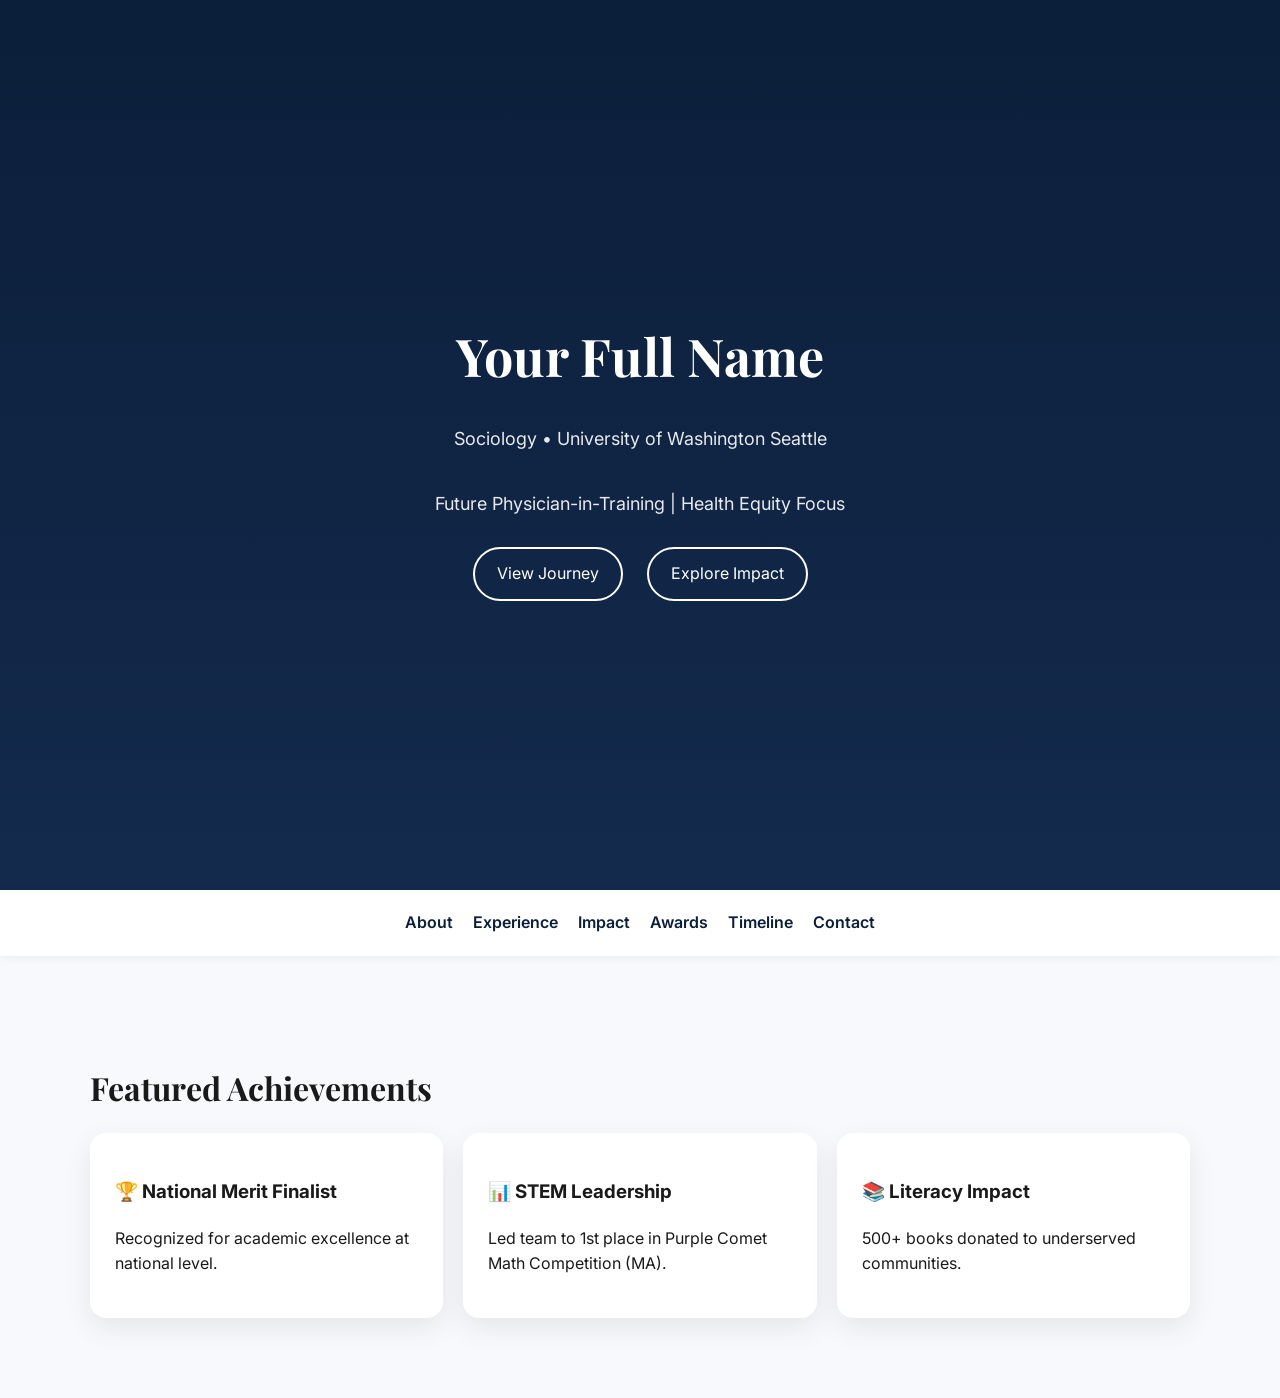
==== index.html @ 0ea1ac27 "Add files via upload" ====
<!DOCTYPE html>
<html>
<head>
  <title>Portfolio</title>
  <link rel="stylesheet" href="styles.css">
</head>

<body>

<div class="hero">
  <h1>Your Full Name</h1>
  <p>Sociology • University of Washington Seattle</p>
  <p>Future Physician-in-Training | Health Equity Focus</p>

  <div>
    <a class="btn" href="about.html">View Journey</a>
    <a class="btn" href="impact.html">Explore Impact</a>
  </div>
</div>

<nav>
  <a href="about.html">About</a>
  <a href="experience.html">Experience</a>
  <a href="impact.html">Impact</a>
  <a href="awards.html">Awards</a>
  <a href="timeline.html">Timeline</a>
  <a href="contact.html">Contact</a>
</nav>

<section>
  <h2>Featured Achievements</h2>

  <div class="grid">
    <div class="card">
      <h3>🏆 National Merit Finalist</h3>
      <p>Recognized for academic excellence at national level.</p>
    </div>

    <div class="card">
      <h3>📊 STEM Leadership</h3>
      <p>Led team to 1st place in Purple Comet Math Competition (MA).</p>
    </div>

    <div class="card">
      <h3>📚 Literacy Impact</h3>
      <p>500+ books donated to underserved communities.</p>
    </div>
  </div>
</section>

</body>
</html>
---- styles.css ----
@import url('https://fonts.googleapis.com/css2?family=Inter:wght@300;400;600&family=Playfair+Display:wght@500;600;700&display=swap');

:root {
  --bg: #f7f9fc;
  --navy: #0b1f3a;
  --blue: #2f6fed;
  --text: #1a1a1a;
  --muted: #6b7280;
  --card: #ffffff;
  --shadow: 0 10px 30px rgba(0,0,0,0.08);
}

body {
  margin: 0;
  font-family: 'Inter', sans-serif;
  background: var(--bg);
  color: var(--text);
  line-height: 1.6;
}

/* HERO */
.hero {
  min-height: 90vh;
  display: flex;
  flex-direction: column;
  justify-content: center;
  align-items: center;
  text-align: center;
  background: linear-gradient(180deg, #0b1f3a 0%, #142a4d 100%);
  color: white;
  padding: 40px;
}

.hero h1 {
  font-family: 'Playfair Display', serif;
  font-size: 52px;
  margin-bottom: 10px;
}

.hero p {
  font-size: 18px;
  max-width: 600px;
  opacity: 0.9;
}

/* SECTION */
section {
  max-width: 1100px;
  margin: auto;
  padding: 80px 20px;
}

h2 {
  font-family: 'Playfair Display', serif;
  font-size: 32px;
  margin-bottom: 20px;
}

/* CARDS */
.grid {
  display: grid;
  grid-template-columns: repeat(auto-fit, minmax(280px, 1fr));
  gap: 20px;
}

.card {
  background: var(--card);
  padding: 25px;
  border-radius: 16px;
  box-shadow: var(--shadow);
  transition: 0.3s ease;
}

.card:hover {
  transform: translateY(-6px);
}

/* BUTTONS */
.btn {
  display: inline-block;
  padding: 12px 22px;
  margin: 10px;
  border-radius: 30px;
  border: 2px solid white;
  color: white;
  text-decoration: none;
  transition: 0.3s;
}

.btn:hover {
  background: white;
  color: var(--navy);
}

/* NAV */
nav {
  display: flex;
  justify-content: center;
  gap: 20px;
  padding: 20px;
  background: white;
  position: sticky;
  top: 0;
  box-shadow: 0 2px 10px rgba(0,0,0,0.05);
}

nav a {
  text-decoration: none;
  color: var(--navy);
  font-weight: 600;
}

/* TIMELINE */
.timeline {
  border-left: 3px solid var(--blue);
  padding-left: 20px;
}

.timeline div {
  margin-bottom: 20px;
}
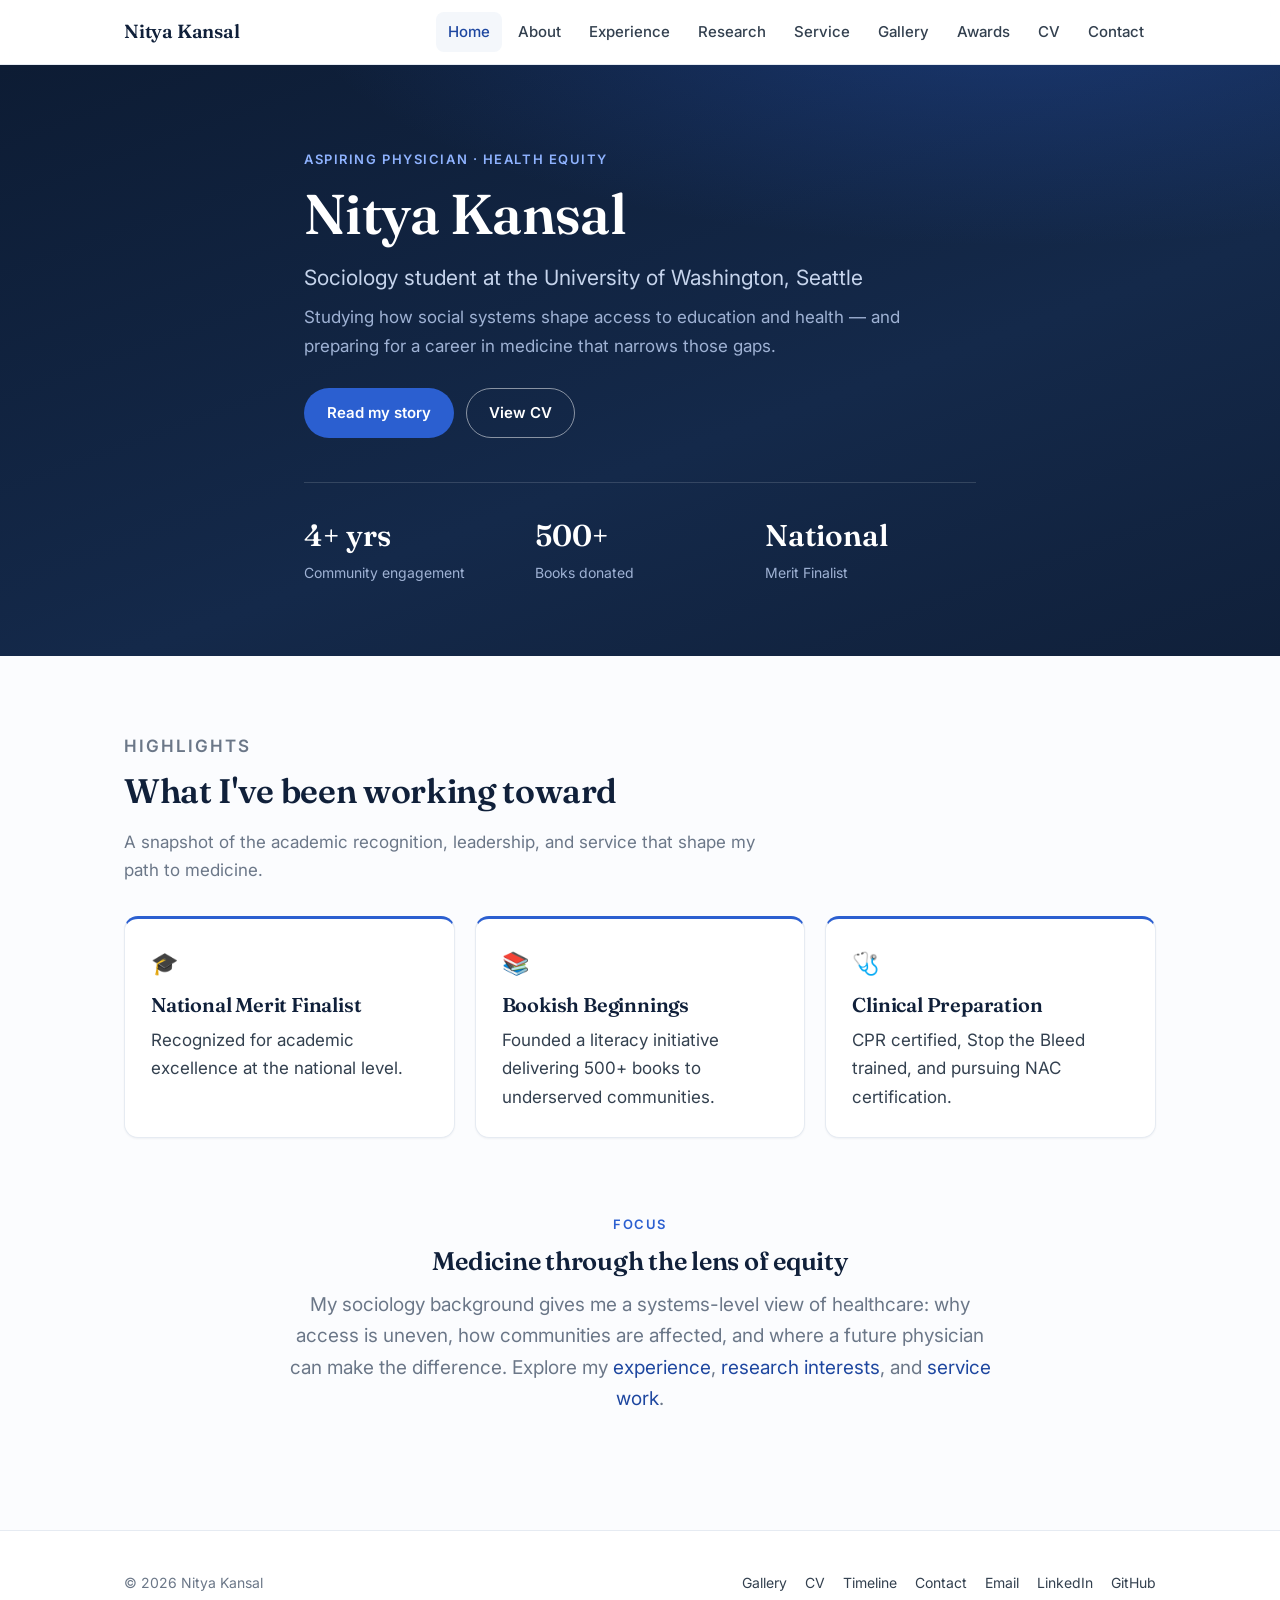
==== commit d856302d: "Add files via upload" ====
--- a/index.html
+++ b/index.html
@@ -1,52 +1,121 @@
 <!DOCTYPE html>
-<html>
+<html lang="en">
 <head>
-  <title>Portfolio</title>
+  <meta charset="UTF-8">
+  <meta name="viewport" content="width=device-width, initial-scale=1.0">
+  <title>Nitya Kansal — Pre-Med Portfolio</title>
+  <meta name="description" content="Sociology student at the University of Washington and aspiring physician focused on health equity, literacy access, and underserved communities.">
   <link rel="stylesheet" href="styles.css">
 </head>
+<body>
+  <a class="skip-link" href="#main">Skip to content</a>
 
-<body>
+  <!-- ===== Header (identical on every page) ===== -->
+  <header class="site-header">
+    <div class="container nav">
+      <a class="nav__brand" href="index.html">Nitya Kansal</a>
+      <button class="nav__toggle" aria-label="Toggle navigation menu" aria-expanded="false" aria-controls="nav-links">
+        <svg width="22" height="22" viewBox="0 0 24 24" fill="none" stroke="currentColor" stroke-width="2" stroke-linecap="round"><line x1="3" y1="6" x2="21" y2="6"/><line x1="3" y1="12" x2="21" y2="12"/><line x1="3" y1="18" x2="21" y2="18"/></svg>
+      </button>
+      <ul class="nav__links" id="nav-links">
+        <li><a href="index.html">Home</a></li>
+        <li><a href="about.html">About</a></li>
+        <li><a href="experience.html">Experience</a></li>
+        <li><a href="research.html">Research</a></li>
+        <li><a href="impact.html">Service</a></li>
+        <li><a href="gallery.html">Gallery</a></li>
+        <li><a href="awards.html">Awards</a></li>
+        <li><a href="cv.html">CV</a></li>
+        <li><a href="contact.html">Contact</a></li>
+      </ul>
+    </div>
+  </header>
 
-<div class="hero">
-  <h1>Your Full Name</h1>
-  <p>Sociology • University of Washington Seattle</p>
-  <p>Future Physician-in-Training | Health Equity Focus</p>
+  <main id="main">
+    <!-- ===== Hero ===== -->
+    <section class="hero">
+      <div class="container hero__inner">
+        <p class="eyebrow">Aspiring Physician · Health Equity</p>
+        <h1>Nitya Kansal</h1>
+        <p class="hero__tagline">Sociology student at the University of Washington, Seattle</p>
+        <p class="hero__sub">Studying how social systems shape access to education and health — and preparing for a career in medicine that narrows those gaps.</p>
+        <div class="hero__actions">
+          <a class="btn btn--primary" href="about.html">Read my story</a>
+          <a class="btn btn--ghost" href="cv.html">View CV</a>
+        </div>
 
-  <div>
-    <a class="btn" href="about.html">View Journey</a>
-    <a class="btn" href="impact.html">Explore Impact</a>
-  </div>
-</div>
+        <div class="stats">
+          <div>
+            <div class="stat__num">4+ yrs</div>
+            <div class="stat__label">Community engagement</div>
+          </div>
+          <div>
+            <div class="stat__num">500+</div>
+            <div class="stat__label">Books donated</div>
+          </div>
+          <div>
+            <div class="stat__num">National</div>
+            <div class="stat__label">Merit Finalist</div>
+          </div>
+        </div>
+      </div>
+    </section>
 
-<nav>
-  <a href="about.html">About</a>
-  <a href="experience.html">Experience</a>
-  <a href="impact.html">Impact</a>
-  <a href="awards.html">Awards</a>
-  <a href="timeline.html">Timeline</a>
-  <a href="contact.html">Contact</a>
-</nav>
+    <!-- ===== Featured ===== -->
+    <section class="section">
+      <div class="container">
+        <div class="section-head">
+          <p class="eyebrow">Highlights</p>
+          <h2>What I've been working toward</h2>
+          <p>A snapshot of the academic recognition, leadership, and service that shape my path to medicine.</p>
+        </div>
 
-<section>
-  <h2>Featured Achievements</h2>
+        <div class="grid grid--3">
+          <article class="card card--accent">
+            <span class="card__icon" aria-hidden="true">🎓</span>
+            <h3>National Merit Finalist</h3>
+            <p>Recognized for academic excellence at the national level.</p>
+          </article>
+          <article class="card card--accent">
+            <span class="card__icon" aria-hidden="true">📚</span>
+            <h3>Bookish Beginnings</h3>
+            <p>Founded a literacy initiative delivering 500+ books to underserved communities.</p>
+          </article>
+          <article class="card card--accent">
+            <span class="card__icon" aria-hidden="true">🩺</span>
+            <h3>Clinical Preparation</h3>
+            <p>CPR certified, Stop the Bleed trained, and pursuing NAC certification.</p>
+          </article>
+        </div>
+      </div>
+    </section>
 
-  <div class="grid">
-    <div class="card">
-      <h3>🏆 National Merit Finalist</h3>
-      <p>Recognized for academic excellence at national level.</p>
+    <!-- ===== Direction / focus ===== -->
+    <section class="section">
+      <div class="container narrow center">
+        <p class="eyebrow">Focus</p>
+        <h2>Medicine through the lens of equity</h2>
+        <p class="lead muted">My sociology background gives me a systems-level view of healthcare: why access is uneven, how communities are affected, and where a future physician can make the difference. Explore my <a href="experience.html">experience</a>, <a href="research.html">research interests</a>, and <a href="impact.html">service work</a>.</p>
+      </div>
+    </section>
+  </main>
+
+  <!-- ===== Footer (identical on every page) ===== -->
+  <footer class="site-footer">
+    <div class="container site-footer__inner">
+      <div>© <span id="year">2026</span> Nitya Kansal</div>
+      <nav class="site-footer__links" aria-label="Footer">
+        <a href="gallery.html">Gallery</a>
+        <a href="cv.html">CV</a>
+        <a href="timeline.html">Timeline</a>
+        <a href="contact.html">Contact</a>
+        <a href="mailto:nitya.kansal2020@gmail.com">Email</a>
+        <a href="https://www.linkedin.com/in/nitya-kansal" target="_blank" rel="me noopener">LinkedIn</a>
+        <a href="https://github.com/nitya-kansal" target="_blank" rel="me noopener">GitHub</a>
+      </nav>
     </div>
+  </footer>
 
-    <div class="card">
-      <h3>📊 STEM Leadership</h3>
-      <p>Led team to 1st place in Purple Comet Math Competition (MA).</p>
-    </div>
-
-    <div class="card">
-      <h3>📚 Literacy Impact</h3>
-      <p>500+ books donated to underserved communities.</p>
-    </div>
-  </div>
-</section>
-
+  <script src="script.js"></script>
 </body>
-</html>+</html>
--- a/styles.css
+++ b/styles.css
@@ -1,121 +1,573 @@
-@import url('https://fonts.googleapis.com/css2?family=Inter:wght@300;400;600&family=Playfair+Display:wght@500;600;700&display=swap');
-
+/* =========================================================================
+   Portfolio — design system
+   Clean & academic: navy + serif foundation, one confident accent,
+   editorial touches. Light-only theme, tuned for readability and print.
+   Edit the tokens in :root to re-skin the entire site from one place.
+   ========================================================================= */
+
+@import url('https://fonts.googleapis.com/css2?family=Fraunces:opsz,wght@9..144,400;9..144,500;9..144,600&family=Inter:wght@400;500;600;700&display=swap');
+
+/* ---- Design tokens ------------------------------------------------------ */
 :root {
-  --bg: #f7f9fc;
-  --navy: #0b1f3a;
-  --blue: #2f6fed;
-  --text: #1a1a1a;
-  --muted: #6b7280;
-  --card: #ffffff;
-  --shadow: 0 10px 30px rgba(0,0,0,0.08);
-}
+  /* Color */
+  --ink:      #10203a;   /* headings / strongest text */
+  --body:     #33404f;   /* body copy */
+  --muted:    #6b7788;   /* secondary text, captions */
+  --line:     #e6ebf2;   /* hairline borders */
+  --bg:       #fbfcfe;   /* page background */
+  --surface:  #ffffff;   /* cards, header */
+  --surface-2:#f4f7fb;   /* subtle fills */
+  --accent:   #2b5fd0;   /* primary accent (links, buttons) */
+  --accent-ink:#1e47a0;  /* accent, darker for hover/text */
+  --gold:     #a9772f;   /* restrained warm accent (awards) */
+
+  /* Type */
+  --font-display: 'Fraunces', Georgia, 'Times New Roman', serif;
+  --font-sans: 'Inter', system-ui, -apple-system, Segoe UI, Roboto, sans-serif;
+
+  /* Layout */
+  --container: 1080px;
+  --container-narrow: 760px;
+  --radius: 14px;
+  --radius-sm: 10px;
+  --shadow: 0 1px 2px rgba(16,32,58,.04), 0 12px 28px rgba(16,32,58,.06);
+  --shadow-sm: 0 1px 2px rgba(16,32,58,.05);
+}
+
+/* ---- Reset / base ------------------------------------------------------- */
+*, *::before, *::after { box-sizing: border-box; }
+
+html { scroll-behavior: smooth; -webkit-text-size-adjust: 100%; }
 
 body {
   margin: 0;
-  font-family: 'Inter', sans-serif;
+  font-family: var(--font-sans);
+  font-size: 17px;
+  line-height: 1.65;
+  color: var(--body);
   background: var(--bg);
-  color: var(--text);
-  line-height: 1.6;
-}
-
-/* HERO */
+  -webkit-font-smoothing: antialiased;
+  text-rendering: optimizeLegibility;
+}
+
+h1, h2, h3, h4 {
+  font-family: var(--font-display);
+  color: var(--ink);
+  line-height: 1.15;
+  font-weight: 600;
+  margin: 0 0 .5em;
+  letter-spacing: -0.01em;
+}
+
+p { margin: 0 0 1em; }
+p:last-child { margin-bottom: 0; }
+
+a { color: var(--accent-ink); text-decoration: none; }
+a:hover { text-decoration: underline; }
+
+img { max-width: 100%; height: auto; display: block; }
+
+:focus-visible {
+  outline: 3px solid var(--accent);
+  outline-offset: 2px;
+  border-radius: 4px;
+}
+
+/* Respect users who prefer less motion */
+@media (prefers-reduced-motion: reduce) {
+  html { scroll-behavior: auto; }
+  * { transition: none !important; animation: none !important; }
+}
+
+/* ---- Accessibility: skip link ------------------------------------------ */
+.skip-link {
+  position: absolute;
+  left: 12px;
+  top: -60px;
+  background: var(--ink);
+  color: #fff;
+  padding: 10px 16px;
+  border-radius: 8px;
+  z-index: 200;
+  transition: top .15s ease;
+}
+.skip-link:focus { top: 12px; text-decoration: none; }
+
+/* ---- Layout helpers ----------------------------------------------------- */
+.container { width: 100%; max-width: var(--container); margin-inline: auto; padding-inline: 24px; }
+.narrow { max-width: var(--container-narrow); }
+
+.section { padding: 76px 0; }
+.section--tight { padding: 48px 0; }
+.section + .section { padding-top: 0; }
+
+.eyebrow {
+  font-family: var(--font-sans);
+  font-size: 13px;
+  font-weight: 600;
+  letter-spacing: .12em;
+  text-transform: uppercase;
+  color: var(--accent);
+  margin: 0 0 12px;
+}
+
+.section-head { margin-bottom: 32px; max-width: 640px; }
+.section-head h2 { font-size: clamp(26px, 4vw, 34px); }
+.section-head p { color: var(--muted); font-size: 17px; }
+
+.lead { font-size: 19px; color: var(--body); }
+
+/* ---- Header / navigation ----------------------------------------------- */
+.site-header {
+  position: sticky;
+  top: 0;
+  z-index: 100;
+  background: rgba(255,255,255,.85);
+  backdrop-filter: saturate(180%) blur(10px);
+  border-bottom: 1px solid var(--line);
+}
+.nav {
+  display: flex;
+  align-items: center;
+  justify-content: space-between;
+  gap: 16px;
+  min-height: 64px;
+}
+.nav__brand {
+  font-family: var(--font-display);
+  font-weight: 600;
+  font-size: 19px;
+  color: var(--ink);
+  letter-spacing: -0.01em;
+}
+.nav__brand:hover { text-decoration: none; color: var(--ink); }
+
+.nav__links {
+  display: flex;
+  align-items: center;
+  gap: 4px;
+  list-style: none;
+  margin: 0;
+  padding: 0;
+}
+.nav__links a {
+  display: inline-block;
+  padding: 8px 12px;
+  border-radius: 8px;
+  color: var(--body);
+  font-size: 15px;
+  font-weight: 500;
+}
+.nav__links a:hover { background: var(--surface-2); color: var(--ink); text-decoration: none; }
+.nav__links a[aria-current="page"] { color: var(--accent-ink); background: var(--surface-2); }
+
+.nav__toggle {
+  display: none;
+  background: none;
+  border: 1px solid var(--line);
+  border-radius: 8px;
+  padding: 8px 10px;
+  cursor: pointer;
+  color: var(--ink);
+}
+.nav__toggle svg { display: block; }
+
+/* ---- Buttons ------------------------------------------------------------ */
+.btn {
+  display: inline-flex;
+  align-items: center;
+  gap: 8px;
+  padding: 12px 22px;
+  border-radius: 999px;
+  font-weight: 600;
+  font-size: 15px;
+  font-family: var(--font-sans);
+  border: 1.5px solid transparent;
+  cursor: pointer;
+  transition: transform .15s ease, background .15s ease, border-color .15s ease;
+}
+.btn:hover { text-decoration: none; transform: translateY(-1px); }
+.btn--primary { background: var(--accent); color: #fff; }
+.btn--primary:hover { background: var(--accent-ink); color: #fff; }
+.btn--ghost { border-color: rgba(255,255,255,.5); color: #fff; }
+.btn--ghost:hover { background: rgba(255,255,255,.12); color: #fff; }
+.btn--outline { border-color: var(--line); color: var(--ink); background: var(--surface); }
+.btn--outline:hover { border-color: var(--accent); color: var(--accent-ink); }
+
+/* ---- Hero --------------------------------------------------------------- */
 .hero {
-  min-height: 90vh;
+  background:
+    radial-gradient(1200px 400px at 80% -10%, rgba(43,95,208,.35), transparent 60%),
+    linear-gradient(160deg, #0d1c34 0%, #14294a 60%, #10203a 100%);
+  color: #eaf0fb;
+  padding: 84px 0 72px;
+}
+.hero__inner { max-width: 720px; }
+.hero .eyebrow { color: #8fb3ff; }
+.hero h1 {
+  color: #fff;
+  font-size: clamp(34px, 6vw, 56px);
+  margin-bottom: 14px;
+}
+.hero__tagline { font-size: clamp(17px, 2.5vw, 21px); color: #c6d4ec; margin-bottom: 8px; }
+.hero__sub { color: #9fb2d4; margin-bottom: 28px; }
+.hero__actions { display: flex; flex-wrap: wrap; gap: 12px; }
+
+/* Stat row */
+.stats {
+  display: grid;
+  grid-template-columns: repeat(3, 1fr);
+  gap: 20px;
+  margin-top: 44px;
+  padding-top: 28px;
+  border-top: 1px solid rgba(255,255,255,.14);
+}
+.stat__num { font-family: var(--font-display); font-size: 30px; color: #fff; font-weight: 600; }
+.stat__label { font-size: 14px; color: #9fb2d4; }
+
+/* ---- Cards & grid ------------------------------------------------------- */
+.grid { display: grid; gap: 20px; }
+.grid--3 { grid-template-columns: repeat(auto-fit, minmax(260px, 1fr)); }
+.grid--2 { grid-template-columns: repeat(auto-fit, minmax(320px, 1fr)); }
+
+.card {
+  background: var(--surface);
+  border: 1px solid var(--line);
+  border-radius: var(--radius);
+  padding: 26px;
+  box-shadow: var(--shadow-sm);
+  transition: transform .18s ease, box-shadow .18s ease, border-color .18s ease;
+}
+.card:hover { transform: translateY(-4px); box-shadow: var(--shadow); border-color: #d7e0ee; }
+.card h3 { font-size: 20px; }
+.card p { color: var(--body); }
+.card__meta { color: var(--muted); font-size: 14px; margin-bottom: 6px; font-weight: 500; }
+.card__icon { font-size: 22px; margin-bottom: 12px; display: block; }
+
+/* Card with a thin accent edge (used for featured items) */
+.card--accent { border-top: 3px solid var(--accent); }
+.card--gold { border-top: 3px solid var(--gold); }
+
+/* ---- Tags / badges ------------------------------------------------------ */
+.tags { display: flex; flex-wrap: wrap; gap: 8px; margin-top: 14px; }
+.tag {
+  font-size: 13px;
+  font-weight: 500;
+  color: var(--accent-ink);
+  background: var(--surface-2);
+  border: 1px solid var(--line);
+  padding: 4px 11px;
+  border-radius: 999px;
+}
+
+/* ---- Prose (About, long text) ------------------------------------------ */
+.prose p { font-size: 18px; margin-bottom: 1.2em; }
+.prose p:first-of-type { font-size: 20px; color: var(--ink); }
+
+/* ---- Definition-style list (facts, quick info) ------------------------- */
+.factlist { display: grid; gap: 14px; margin: 0; padding: 0; }
+.factlist div {
+  display: grid;
+  grid-template-columns: 150px 1fr;
+  gap: 16px;
+  padding-bottom: 14px;
+  border-bottom: 1px solid var(--line);
+}
+.factlist dt { color: var(--muted); font-weight: 600; font-size: 14px; }
+.factlist dd { margin: 0; color: var(--body); }
+
+/* ---- Timeline ----------------------------------------------------------- */
+.timeline { position: relative; margin: 0; padding-left: 28px; border-left: 2px solid var(--line); }
+.timeline__item { position: relative; padding-bottom: 30px; }
+.timeline__item:last-child { padding-bottom: 0; }
+.timeline__item::before {
+  content: "";
+  position: absolute;
+  left: -35px;
+  top: 4px;
+  width: 12px; height: 12px;
+  background: var(--accent);
+  border: 3px solid var(--bg);
+  border-radius: 50%;
+}
+.timeline__date { font-family: var(--font-display); color: var(--ink); font-weight: 600; font-size: 18px; }
+.timeline__body { color: var(--body); margin-top: 2px; }
+
+/* ---- Simple list of records (awards, publications) --------------------- */
+.record-list { list-style: none; margin: 0; padding: 0; }
+.record {
+  display: flex;
+  justify-content: space-between;
+  gap: 24px;
+  align-items: baseline;
+  padding: 18px 0;
+  border-bottom: 1px solid var(--line);
+}
+.record:last-child { border-bottom: none; }
+.record__title { color: var(--ink); font-weight: 600; }
+.record__desc { color: var(--muted); font-size: 15px; margin-top: 2px; }
+.record__year { color: var(--gold); font-weight: 600; white-space: nowrap; font-variant-numeric: tabular-nums; }
+
+/* ---- Callout / contact card -------------------------------------------- */
+.panel {
+  background: var(--surface);
+  border: 1px solid var(--line);
+  border-radius: var(--radius);
+  padding: 36px;
+  box-shadow: var(--shadow-sm);
+}
+
+/* ---- Gallery (photo grid) ---------------------------------------------- */
+.gallery {
+  display: grid;
+  grid-template-columns: repeat(auto-fill, minmax(200px, 1fr));
+  gap: 14px;
+}
+.gallery figure { margin: 0; }
+.gallery__item {
+  display: block;
+  width: 100%;
+  padding: 0;
+  border: 1px solid var(--line);
+  border-radius: var(--radius-sm);
+  overflow: hidden;
+  background: none;
+  cursor: pointer;
+}
+.gallery__item img {
+  width: 100%;
+  aspect-ratio: 4 / 3;
+  object-fit: cover;
+  display: block;
+  transition: transform .25s ease;
+}
+.gallery__item:hover img { transform: scale(1.04); }
+.gallery figcaption { font-size: 13px; color: var(--muted); margin-top: 8px; }
+
+/* Placeholder tile (until a real photo is dropped in) */
+.gallery__placeholder {
+  display: flex;
+  align-items: center;
+  justify-content: center;
+  aspect-ratio: 4 / 3;
+  background: var(--surface-2);
+  border: 1px dashed #c4d0e2;
+  border-radius: var(--radius-sm);
+  color: var(--muted);
+  font-size: 14px;
+  text-align: center;
+  padding: 14px;
+}
+
+/* Thumbnail used on "in the news" cards */
+.media-thumb {
+  width: 100%;
+  aspect-ratio: 16 / 9;
+  object-fit: cover;
+  border-radius: var(--radius-sm);
+  border: 1px solid var(--line);
+  margin-bottom: 16px;
+}
+
+/* ---- Category filter chips --------------------------------------------- */
+.chips { display: flex; flex-wrap: wrap; gap: 10px; margin-bottom: 28px; }
+.chip {
+  font-family: var(--font-sans);
+  font-size: 14px;
+  font-weight: 600;
+  color: var(--body);
+  background: var(--surface);
+  border: 1px solid var(--line);
+  padding: 8px 16px;
+  border-radius: 999px;
+  cursor: pointer;
+  transition: all .15s ease;
+}
+.chip:hover { border-color: var(--accent); color: var(--accent-ink); }
+.chip.is-active { background: var(--accent); border-color: var(--accent); color: #fff; }
+
+/* ---- Album cards (one cover per event) --------------------------------- */
+.album-grid {
+  display: grid;
+  grid-template-columns: repeat(auto-fill, minmax(260px, 1fr));
+  gap: 22px;
+}
+.album-card {
   display: flex;
   flex-direction: column;
+  background: var(--surface);
+  border: 1px solid var(--line);
+  border-radius: var(--radius);
+  overflow: hidden;
+  box-shadow: var(--shadow-sm);
+  cursor: pointer;
+  text-align: left;
+  padding: 0;
+  transition: transform .18s ease, box-shadow .18s ease;
+}
+.album-card:hover { transform: translateY(-4px); box-shadow: var(--shadow); }
+.album-card__cover { position: relative; aspect-ratio: 4 / 3; background: var(--surface-2); }
+.album-card__cover img { width: 100%; height: 100%; object-fit: cover; display: block; }
+.album-card__count {
+  position: absolute;
+  bottom: 10px; right: 10px;
+  background: rgba(9,17,31,.78);
+  color: #fff;
+  font-size: 12px;
+  font-weight: 600;
+  padding: 4px 10px;
+  border-radius: 999px;
+}
+.album-card__body { padding: 16px 18px 18px; }
+.album-card__cat {
+  font-size: 12px; font-weight: 600; letter-spacing: .06em;
+  text-transform: uppercase; color: var(--accent); margin-bottom: 6px;
+}
+.album-card__title { font-family: var(--font-display); font-weight: 600; color: var(--ink); font-size: 18px; }
+.album-card__date { color: var(--muted); font-size: 14px; margin-top: 2px; }
+
+/* ---- Album detail view -------------------------------------------------- */
+.album-back {
+  display: inline-flex; align-items: center; gap: 6px;
+  font-weight: 600; font-size: 15px; margin-bottom: 20px; background: none; border: 0;
+  color: var(--accent-ink); cursor: pointer; padding: 0;
+}
+.album-back:hover { text-decoration: underline; }
+.album-detail__head { margin-bottom: 24px; }
+.album-detail__head h2 { font-size: clamp(24px, 4vw, 32px); margin-bottom: 4px; }
+.album-detail__head p { color: var(--muted); margin: 0; }
+
+/* Empty-state message */
+.gallery-empty {
+  border: 1px dashed #c4d0e2;
+  border-radius: var(--radius);
+  padding: 40px;
+  text-align: center;
+  color: var(--muted);
+  background: var(--surface-2);
+}
+
+/* ---- Lightbox (click-to-enlarge) --------------------------------------- */
+.lightbox {
+  position: fixed;
+  inset: 0;
+  z-index: 300;
+  display: none;
+  align-items: center;
   justify-content: center;
+  padding: 24px;
+  background: rgba(9, 17, 31, .92);
+}
+.lightbox.is-open { display: flex; }
+.lightbox img { max-width: 92vw; max-height: 84vh; border-radius: 10px; }
+.lightbox__close {
+  position: absolute;
+  top: 14px; right: 20px;
+  background: none;
+  border: 0;
+  color: #fff;
+  font-size: 34px;
+  line-height: 1;
+  cursor: pointer;
+  padding: 8px;
+}
+.lightbox__cap {
+  position: absolute;
+  bottom: 18px; left: 0; right: 0;
+  text-align: center;
+  color: #cdd8ec;
+  font-size: 14px;
+  padding: 0 24px;
+}
+.lightbox__nav {
+  position: absolute;
+  top: 50%;
+  transform: translateY(-50%);
+  background: rgba(255,255,255,.12);
+  border: 0;
+  color: #fff;
+  font-size: 30px;
+  line-height: 1;
+  width: 52px; height: 52px;
+  border-radius: 50%;
+  cursor: pointer;
+  display: flex; align-items: center; justify-content: center;
+}
+.lightbox__nav:hover { background: rgba(255,255,255,.24); }
+.lightbox__nav--prev { left: 18px; }
+.lightbox__nav--next { right: 18px; }
+.lightbox__nav[hidden] { display: none; }
+@media (max-width: 560px) {
+  .lightbox__nav { width: 44px; height: 44px; font-size: 24px; }
+  .lightbox__nav--prev { left: 8px; }
+  .lightbox__nav--next { right: 8px; }
+}
+
+/* ---- Footer ------------------------------------------------------------- */
+.site-footer {
+  border-top: 1px solid var(--line);
+  background: var(--surface);
+  padding: 40px 0;
+  margin-top: 40px;
+}
+.site-footer__inner {
+  display: flex;
+  flex-wrap: wrap;
+  justify-content: space-between;
   align-items: center;
-  text-align: center;
-  background: linear-gradient(180deg, #0b1f3a 0%, #142a4d 100%);
-  color: white;
-  padding: 40px;
-}
-
-.hero h1 {
-  font-family: 'Playfair Display', serif;
-  font-size: 52px;
-  margin-bottom: 10px;
-}
-
-.hero p {
-  font-size: 18px;
-  max-width: 600px;
-  opacity: 0.9;
-}
-
-/* SECTION */
-section {
-  max-width: 1100px;
-  margin: auto;
-  padding: 80px 20px;
-}
-
-h2 {
-  font-family: 'Playfair Display', serif;
-  font-size: 32px;
-  margin-bottom: 20px;
-}
-
-/* CARDS */
-.grid {
-  display: grid;
-  grid-template-columns: repeat(auto-fit, minmax(280px, 1fr));
-  gap: 20px;
-}
-
-.card {
-  background: var(--card);
-  padding: 25px;
-  border-radius: 16px;
-  box-shadow: var(--shadow);
-  transition: 0.3s ease;
-}
-
-.card:hover {
-  transform: translateY(-6px);
-}
-
-/* BUTTONS */
-.btn {
-  display: inline-block;
-  padding: 12px 22px;
-  margin: 10px;
-  border-radius: 30px;
-  border: 2px solid white;
-  color: white;
-  text-decoration: none;
-  transition: 0.3s;
-}
-
-.btn:hover {
-  background: white;
-  color: var(--navy);
-}
-
-/* NAV */
-nav {
-  display: flex;
-  justify-content: center;
-  gap: 20px;
-  padding: 20px;
-  background: white;
-  position: sticky;
-  top: 0;
-  box-shadow: 0 2px 10px rgba(0,0,0,0.05);
-}
-
-nav a {
-  text-decoration: none;
-  color: var(--navy);
-  font-weight: 600;
-}
-
-/* TIMELINE */
-.timeline {
-  border-left: 3px solid var(--blue);
-  padding-left: 20px;
-}
-
-.timeline div {
-  margin-bottom: 20px;
-}+  gap: 16px;
+  color: var(--muted);
+  font-size: 14px;
+}
+.site-footer a { color: var(--body); }
+.site-footer__links { display: flex; gap: 18px; flex-wrap: wrap; }
+
+/* ---- Page header (interior pages) -------------------------------------- */
+.page-head {
+  background: var(--surface-2);
+  border-bottom: 1px solid var(--line);
+  padding: 56px 0;
+}
+.page-head h1 { font-size: clamp(30px, 5vw, 44px); margin-bottom: 8px; }
+.page-head p { color: var(--muted); font-size: 18px; max-width: 620px; margin: 0; }
+
+/* ---- Utilities ---------------------------------------------------------- */
+.mt-0 { margin-top: 0; }
+.center { text-align: center; }
+.muted { color: var(--muted); }
+
+/* ---- Responsive --------------------------------------------------------- */
+@media (max-width: 720px) {
+  body { font-size: 16px; }
+  .section { padding: 56px 0; }
+
+  .nav__toggle { display: inline-flex; }
+  .nav__links {
+    position: absolute;
+    top: 64px;
+    left: 0; right: 0;
+    flex-direction: column;
+    align-items: stretch;
+    gap: 2px;
+    background: var(--surface);
+    border-bottom: 1px solid var(--line);
+    padding: 12px 16px 18px;
+    box-shadow: var(--shadow);
+    display: none;
+  }
+  .nav__links.is-open { display: flex; }
+  .nav__links a { padding: 12px; border-radius: 8px; }
+
+  .stats { grid-template-columns: 1fr 1fr; gap: 16px; }
+  .factlist div { grid-template-columns: 1fr; gap: 2px; }
+  .record { flex-direction: column; gap: 4px; }
+}
+
+/* ---- Print (so a committee can print a clean copy) --------------------- */
+@media print {
+  .site-header, .site-footer, .hero__actions, .nav__toggle, .lightbox { display: none; }
+  body { background: #fff; color: #000; font-size: 12pt; }
+  .hero { background: none; color: #000; padding: 20px 0; }
+  .hero h1, .hero .eyebrow, .stat__num { color: #000; }
+  .card, .panel { box-shadow: none; border: 1px solid #ccc; break-inside: avoid; }
+}
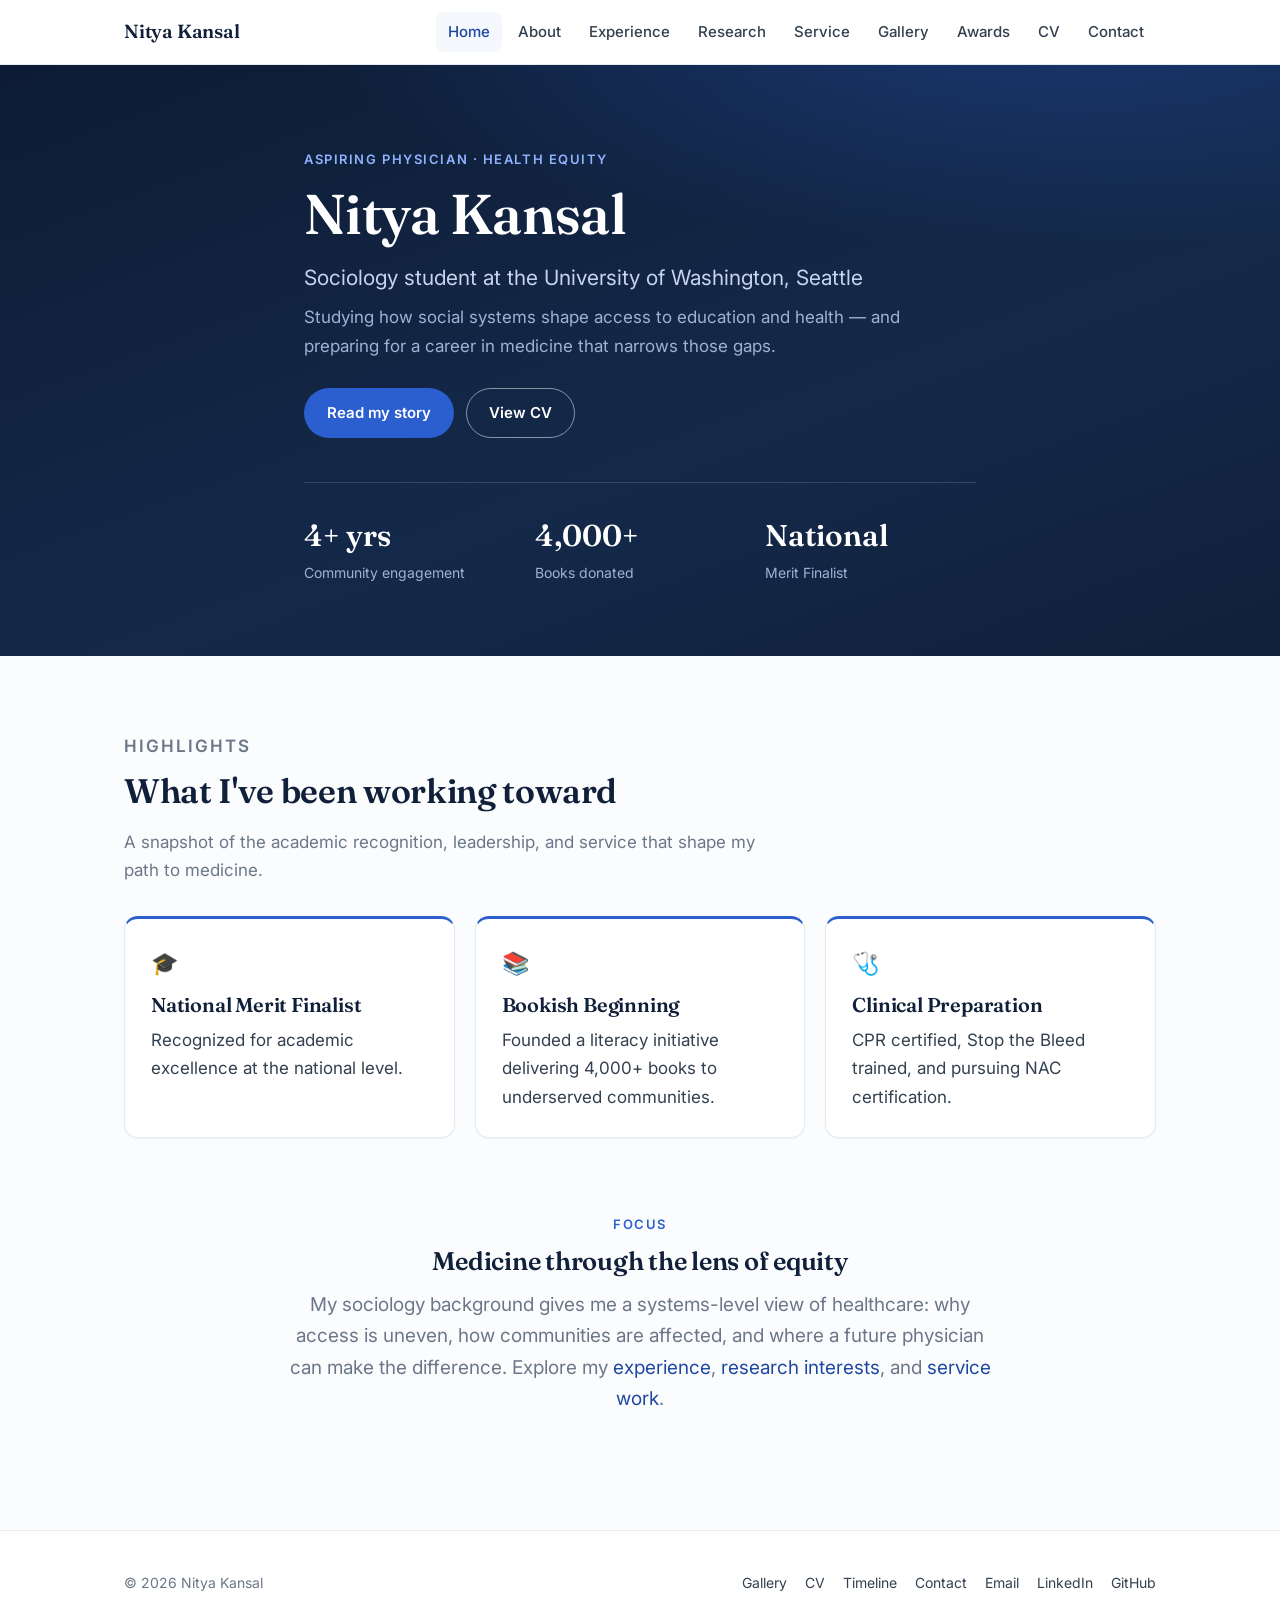
==== commit f6744ec8: "Add files via upload" ====
--- a/index.html
+++ b/index.html
@@ -5,7 +5,7 @@
   <meta name="viewport" content="width=device-width, initial-scale=1.0">
   <title>Nitya Kansal — Pre-Med Portfolio</title>
   <meta name="description" content="Sociology student at the University of Washington and aspiring physician focused on health equity, literacy access, and underserved communities.">
-  <link rel="stylesheet" href="styles.css">
+  <link rel="stylesheet" href="assets/css/styles.css">
 </head>
 <body>
   <a class="skip-link" href="#main">Skip to content</a>
@@ -50,7 +50,7 @@
             <div class="stat__label">Community engagement</div>
           </div>
           <div>
-            <div class="stat__num">500+</div>
+            <div class="stat__num" data-site="booksDonated">4,000+</div>
             <div class="stat__label">Books donated</div>
           </div>
           <div>
@@ -78,8 +78,8 @@
           </article>
           <article class="card card--accent">
             <span class="card__icon" aria-hidden="true">📚</span>
-            <h3>Bookish Beginnings</h3>
-            <p>Founded a literacy initiative delivering 500+ books to underserved communities.</p>
+            <h3 data-site="orgName">Bookish Beginning</h3>
+            <p>Founded a literacy initiative delivering <span data-site="booksDonated">4,000+</span> books to underserved communities.</p>
           </article>
           <article class="card card--accent">
             <span class="card__icon" aria-hidden="true">🩺</span>
@@ -109,13 +109,15 @@
         <a href="cv.html">CV</a>
         <a href="timeline.html">Timeline</a>
         <a href="contact.html">Contact</a>
-        <a href="mailto:nitya.kansal2020@gmail.com">Email</a>
-        <a href="https://www.linkedin.com/in/nitya-kansal" target="_blank" rel="me noopener">LinkedIn</a>
-        <a href="https://github.com/nitya-kansal" target="_blank" rel="me noopener">GitHub</a>
+        <a data-site-href="email" href="mailto:nitya.kansal2020@gmail.com">Email</a>
+        <a data-site-href="linkedinUrl" href="https://www.linkedin.com/in/nitya-kansal" target="_blank" rel="me noopener">LinkedIn</a>
+        <a data-site-href="githubUrl" href="https://github.com/nitya-kansal" target="_blank" rel="me noopener">GitHub</a>
       </nav>
     </div>
   </footer>
 
-  <script src="script.js"></script>
+  <script src="assets/js/site-data.js"></script>
+  <script src="assets/js/site.js"></script>
+  <script src="assets/js/script.js"></script>
 </body>
 </html>
--- a/assets/css/styles.css
+++ b/assets/css/styles.css
@@ -0,0 +1,609 @@
+/* =========================================================================
+   Portfolio — design system
+   Clean & academic: navy + serif foundation, one confident accent,
+   editorial touches. Light-only theme, tuned for readability and print.
+   Edit the tokens in :root to re-skin the entire site from one place.
+   ========================================================================= */
+
+@import url('https://fonts.googleapis.com/css2?family=Fraunces:opsz,wght@9..144,400;9..144,500;9..144,600&family=Inter:wght@400;500;600;700&display=swap');
+
+/* ---- Design tokens ------------------------------------------------------ */
+:root {
+  /* Color */
+  --ink:      #10203a;   /* headings / strongest text */
+  --body:     #33404f;   /* body copy */
+  --muted:    #6b7788;   /* secondary text, captions */
+  --line:     #e6ebf2;   /* hairline borders */
+  --bg:       #fbfcfe;   /* page background */
+  --surface:  #ffffff;   /* cards, header */
+  --surface-2:#f4f7fb;   /* subtle fills */
+  --accent:   #2b5fd0;   /* primary accent (links, buttons) */
+  --accent-ink:#1e47a0;  /* accent, darker for hover/text */
+  --gold:     #a9772f;   /* restrained warm accent (awards) */
+
+  /* Type */
+  --font-display: 'Fraunces', Georgia, 'Times New Roman', serif;
+  --font-sans: 'Inter', system-ui, -apple-system, Segoe UI, Roboto, sans-serif;
+
+  /* Layout */
+  --container: 1080px;
+  --container-narrow: 760px;
+  --radius: 14px;
+  --radius-sm: 10px;
+  --shadow: 0 1px 2px rgba(16,32,58,.04), 0 12px 28px rgba(16,32,58,.06);
+  --shadow-sm: 0 1px 2px rgba(16,32,58,.05);
+}
+
+/* ---- Reset / base ------------------------------------------------------- */
+*, *::before, *::after { box-sizing: border-box; }
+
+html { scroll-behavior: smooth; -webkit-text-size-adjust: 100%; }
+
+body {
+  margin: 0;
+  font-family: var(--font-sans);
+  font-size: 17px;
+  line-height: 1.65;
+  color: var(--body);
+  background: var(--bg);
+  -webkit-font-smoothing: antialiased;
+  text-rendering: optimizeLegibility;
+}
+
+h1, h2, h3, h4 {
+  font-family: var(--font-display);
+  color: var(--ink);
+  line-height: 1.15;
+  font-weight: 600;
+  margin: 0 0 .5em;
+  letter-spacing: -0.01em;
+}
+
+p { margin: 0 0 1em; }
+p:last-child { margin-bottom: 0; }
+
+a { color: var(--accent-ink); text-decoration: none; }
+a:hover { text-decoration: underline; }
+
+img { max-width: 100%; height: auto; display: block; }
+
+:focus-visible {
+  outline: 3px solid var(--accent);
+  outline-offset: 2px;
+  border-radius: 4px;
+}
+
+/* Respect users who prefer less motion */
+@media (prefers-reduced-motion: reduce) {
+  html { scroll-behavior: auto; }
+  * { transition: none !important; animation: none !important; }
+}
+
+/* ---- Accessibility: skip link ------------------------------------------ */
+.skip-link {
+  position: absolute;
+  left: 12px;
+  top: -60px;
+  background: var(--ink);
+  color: #fff;
+  padding: 10px 16px;
+  border-radius: 8px;
+  z-index: 200;
+  transition: top .15s ease;
+}
+.skip-link:focus { top: 12px; text-decoration: none; }
+
+/* ---- Layout helpers ----------------------------------------------------- */
+.container { width: 100%; max-width: var(--container); margin-inline: auto; padding-inline: 24px; }
+.narrow { max-width: var(--container-narrow); }
+
+.section { padding: 76px 0; }
+.section--tight { padding: 48px 0; }
+.section + .section { padding-top: 0; }
+
+.eyebrow {
+  font-family: var(--font-sans);
+  font-size: 13px;
+  font-weight: 600;
+  letter-spacing: .12em;
+  text-transform: uppercase;
+  color: var(--accent);
+  margin: 0 0 12px;
+}
+
+.section-head { margin-bottom: 32px; max-width: 640px; }
+.section-head h2 { font-size: clamp(26px, 4vw, 34px); }
+.section-head p { color: var(--muted); font-size: 17px; }
+
+.lead { font-size: 19px; color: var(--body); }
+
+/* ---- Header / navigation ----------------------------------------------- */
+.site-header {
+  position: sticky;
+  top: 0;
+  z-index: 100;
+  background: rgba(255,255,255,.85);
+  backdrop-filter: saturate(180%) blur(10px);
+  border-bottom: 1px solid var(--line);
+}
+.nav {
+  display: flex;
+  align-items: center;
+  justify-content: space-between;
+  gap: 16px;
+  min-height: 64px;
+}
+.nav__brand {
+  font-family: var(--font-display);
+  font-weight: 600;
+  font-size: 19px;
+  color: var(--ink);
+  letter-spacing: -0.01em;
+}
+.nav__brand:hover { text-decoration: none; color: var(--ink); }
+
+.nav__links {
+  display: flex;
+  align-items: center;
+  gap: 4px;
+  list-style: none;
+  margin: 0;
+  padding: 0;
+}
+.nav__links a {
+  display: inline-block;
+  padding: 8px 12px;
+  border-radius: 8px;
+  color: var(--body);
+  font-size: 15px;
+  font-weight: 500;
+}
+.nav__links a:hover { background: var(--surface-2); color: var(--ink); text-decoration: none; }
+.nav__links a[aria-current="page"] { color: var(--accent-ink); background: var(--surface-2); }
+
+.nav__toggle {
+  display: none;
+  background: none;
+  border: 1px solid var(--line);
+  border-radius: 8px;
+  padding: 8px 10px;
+  cursor: pointer;
+  color: var(--ink);
+}
+.nav__toggle svg { display: block; }
+
+/* ---- Buttons ------------------------------------------------------------ */
+.btn {
+  display: inline-flex;
+  align-items: center;
+  gap: 8px;
+  padding: 12px 22px;
+  border-radius: 999px;
+  font-weight: 600;
+  font-size: 15px;
+  font-family: var(--font-sans);
+  border: 1.5px solid transparent;
+  cursor: pointer;
+  transition: transform .15s ease, background .15s ease, border-color .15s ease;
+}
+.btn:hover { text-decoration: none; transform: translateY(-1px); }
+.btn--primary { background: var(--accent); color: #fff; }
+.btn--primary:hover { background: var(--accent-ink); color: #fff; }
+.btn--ghost { border-color: rgba(255,255,255,.5); color: #fff; }
+.btn--ghost:hover { background: rgba(255,255,255,.12); color: #fff; }
+.btn--outline { border-color: var(--line); color: var(--ink); background: var(--surface); }
+.btn--outline:hover { border-color: var(--accent); color: var(--accent-ink); }
+
+/* ---- Hero --------------------------------------------------------------- */
+.hero {
+  background:
+    radial-gradient(1200px 400px at 80% -10%, rgba(43,95,208,.35), transparent 60%),
+    linear-gradient(160deg, #0d1c34 0%, #14294a 60%, #10203a 100%);
+  color: #eaf0fb;
+  padding: 84px 0 72px;
+}
+.hero__inner { max-width: 720px; }
+.hero .eyebrow { color: #8fb3ff; }
+.hero h1 {
+  color: #fff;
+  font-size: clamp(34px, 6vw, 56px);
+  margin-bottom: 14px;
+}
+.hero__tagline { font-size: clamp(17px, 2.5vw, 21px); color: #c6d4ec; margin-bottom: 8px; }
+.hero__sub { color: #9fb2d4; margin-bottom: 28px; }
+.hero__actions { display: flex; flex-wrap: wrap; gap: 12px; }
+
+/* Stat row */
+.stats {
+  display: grid;
+  grid-template-columns: repeat(3, 1fr);
+  gap: 20px;
+  margin-top: 44px;
+  padding-top: 28px;
+  border-top: 1px solid rgba(255,255,255,.14);
+}
+.stat__num { font-family: var(--font-display); font-size: 30px; color: #fff; font-weight: 600; }
+.stat__label { font-size: 14px; color: #9fb2d4; }
+
+/* ---- Cards & grid ------------------------------------------------------- */
+.grid { display: grid; gap: 20px; }
+.grid--3 { grid-template-columns: repeat(auto-fit, minmax(260px, 1fr)); }
+.grid--2 { grid-template-columns: repeat(auto-fit, minmax(320px, 1fr)); }
+
+.card {
+  background: var(--surface);
+  border: 1px solid var(--line);
+  border-radius: var(--radius);
+  padding: 26px;
+  box-shadow: var(--shadow-sm);
+  transition: transform .18s ease, box-shadow .18s ease, border-color .18s ease;
+}
+.card:hover { transform: translateY(-4px); box-shadow: var(--shadow); border-color: #d7e0ee; }
+.card h3 { font-size: 20px; }
+.card p { color: var(--body); }
+.card__meta { color: var(--muted); font-size: 14px; margin-bottom: 6px; font-weight: 500; }
+.card__date { color: var(--muted); font-size: 14px; margin: 2px 0 10px; font-variant-numeric: tabular-nums; }
+.card__icon { font-size: 22px; margin-bottom: 12px; display: block; }
+
+/* Card with a thin accent edge (used for featured items) */
+.card--accent { border-top: 3px solid var(--accent); }
+.card--gold { border-top: 3px solid var(--gold); }
+
+/* ---- Tags / badges ------------------------------------------------------ */
+.tags { display: flex; flex-wrap: wrap; gap: 8px; margin-top: 14px; }
+.tag {
+  font-size: 13px;
+  font-weight: 500;
+  color: var(--accent-ink);
+  background: var(--surface-2);
+  border: 1px solid var(--line);
+  padding: 4px 11px;
+  border-radius: 999px;
+}
+
+/* ---- Prose (About, long text) ------------------------------------------ */
+.prose p { font-size: 18px; margin-bottom: 1.2em; }
+.prose p:first-of-type { font-size: 20px; color: var(--ink); }
+
+/* ---- About: text + portrait layout ------------------------------------- */
+.about-layout {
+  display: grid;
+  grid-template-columns: minmax(0, 1fr) 300px;
+  gap: 44px;
+  align-items: start;
+  max-width: 940px;
+}
+.about-photo { margin: 0; }
+.about-photo img {
+  width: 100%;
+  aspect-ratio: 4 / 5;
+  object-fit: cover;
+  border-radius: var(--radius);
+  border: 1px solid var(--line);
+  box-shadow: var(--shadow-sm);
+}
+/* Placeholder shown until a real portrait is dropped in */
+.photo-placeholder {
+  display: flex;
+  align-items: center;
+  justify-content: center;
+  aspect-ratio: 4 / 5;
+  background: var(--surface-2);
+  border: 1px dashed #c4d0e2;
+  border-radius: var(--radius);
+  color: var(--muted);
+  font-size: 15px;
+  text-align: center;
+  padding: 20px;
+}
+
+/* ---- Definition-style list (facts, quick info) ------------------------- */
+.factlist { display: grid; gap: 14px; margin: 0; padding: 0; }
+.factlist div {
+  display: grid;
+  grid-template-columns: 150px 1fr;
+  gap: 16px;
+  padding-bottom: 14px;
+  border-bottom: 1px solid var(--line);
+}
+.factlist dt { color: var(--muted); font-weight: 600; font-size: 14px; }
+.factlist dd { margin: 0; color: var(--body); }
+
+/* ---- Timeline ----------------------------------------------------------- */
+.timeline { position: relative; margin: 0; padding-left: 28px; border-left: 2px solid var(--line); }
+.timeline__item { position: relative; padding-bottom: 30px; }
+.timeline__item:last-child { padding-bottom: 0; }
+.timeline__item::before {
+  content: "";
+  position: absolute;
+  left: -35px;
+  top: 4px;
+  width: 12px; height: 12px;
+  background: var(--accent);
+  border: 3px solid var(--bg);
+  border-radius: 50%;
+}
+.timeline__date { font-family: var(--font-display); color: var(--ink); font-weight: 600; font-size: 18px; }
+.timeline__body { color: var(--body); margin-top: 2px; }
+
+/* ---- Simple list of records (awards, publications) --------------------- */
+.record-list { list-style: none; margin: 0; padding: 0; }
+.record {
+  display: flex;
+  justify-content: space-between;
+  gap: 24px;
+  align-items: baseline;
+  padding: 18px 0;
+  border-bottom: 1px solid var(--line);
+}
+.record:last-child { border-bottom: none; }
+.record__title { color: var(--ink); font-weight: 600; }
+.record__desc { color: var(--muted); font-size: 15px; margin-top: 2px; }
+.record__year { color: var(--gold); font-weight: 600; white-space: nowrap; font-variant-numeric: tabular-nums; }
+
+/* ---- Callout / contact card -------------------------------------------- */
+.panel {
+  background: var(--surface);
+  border: 1px solid var(--line);
+  border-radius: var(--radius);
+  padding: 36px;
+  box-shadow: var(--shadow-sm);
+}
+
+/* ---- Gallery (photo grid) ---------------------------------------------- */
+.gallery {
+  display: grid;
+  grid-template-columns: repeat(auto-fill, minmax(200px, 1fr));
+  gap: 14px;
+}
+.gallery figure { margin: 0; }
+.gallery__item {
+  display: block;
+  width: 100%;
+  padding: 0;
+  border: 1px solid var(--line);
+  border-radius: var(--radius-sm);
+  overflow: hidden;
+  background: none;
+  cursor: pointer;
+}
+.gallery__item img {
+  width: 100%;
+  aspect-ratio: 4 / 3;
+  object-fit: cover;
+  display: block;
+  transition: transform .25s ease;
+}
+.gallery__item:hover img { transform: scale(1.04); }
+.gallery figcaption { font-size: 13px; color: var(--muted); margin-top: 8px; }
+
+/* Placeholder tile (until a real photo is dropped in) */
+.gallery__placeholder {
+  display: flex;
+  align-items: center;
+  justify-content: center;
+  aspect-ratio: 4 / 3;
+  background: var(--surface-2);
+  border: 1px dashed #c4d0e2;
+  border-radius: var(--radius-sm);
+  color: var(--muted);
+  font-size: 14px;
+  text-align: center;
+  padding: 14px;
+}
+
+/* Thumbnail used on "in the news" cards */
+.media-thumb {
+  width: 100%;
+  aspect-ratio: 16 / 9;
+  object-fit: cover;
+  border-radius: var(--radius-sm);
+  border: 1px solid var(--line);
+  margin-bottom: 16px;
+}
+
+/* ---- Category filter chips --------------------------------------------- */
+.chips { display: flex; flex-wrap: wrap; gap: 10px; margin-bottom: 28px; }
+.chip {
+  font-family: var(--font-sans);
+  font-size: 14px;
+  font-weight: 600;
+  color: var(--body);
+  background: var(--surface);
+  border: 1px solid var(--line);
+  padding: 8px 16px;
+  border-radius: 999px;
+  cursor: pointer;
+  transition: all .15s ease;
+}
+.chip:hover { border-color: var(--accent); color: var(--accent-ink); }
+.chip.is-active { background: var(--accent); border-color: var(--accent); color: #fff; }
+
+/* ---- Album cards (one cover per event) --------------------------------- */
+.album-grid {
+  display: grid;
+  grid-template-columns: repeat(auto-fill, minmax(260px, 1fr));
+  gap: 22px;
+}
+.album-card {
+  display: flex;
+  flex-direction: column;
+  background: var(--surface);
+  border: 1px solid var(--line);
+  border-radius: var(--radius);
+  overflow: hidden;
+  box-shadow: var(--shadow-sm);
+  cursor: pointer;
+  text-align: left;
+  padding: 0;
+  transition: transform .18s ease, box-shadow .18s ease;
+}
+.album-card:hover { transform: translateY(-4px); box-shadow: var(--shadow); }
+.album-card__cover { position: relative; aspect-ratio: 4 / 3; background: var(--surface-2); }
+.album-card__cover img { width: 100%; height: 100%; object-fit: cover; display: block; }
+.album-card__count {
+  position: absolute;
+  bottom: 10px; right: 10px;
+  background: rgba(9,17,31,.78);
+  color: #fff;
+  font-size: 12px;
+  font-weight: 600;
+  padding: 4px 10px;
+  border-radius: 999px;
+}
+.album-card__body { padding: 16px 18px 18px; }
+.album-card__cat {
+  font-size: 12px; font-weight: 600; letter-spacing: .06em;
+  text-transform: uppercase; color: var(--accent); margin-bottom: 6px;
+}
+.album-card__title { font-family: var(--font-display); font-weight: 600; color: var(--ink); font-size: 18px; }
+.album-card__date { color: var(--muted); font-size: 14px; margin-top: 2px; }
+
+/* ---- Album detail view -------------------------------------------------- */
+.album-back {
+  display: inline-flex; align-items: center; gap: 6px;
+  font-weight: 600; font-size: 15px; margin-bottom: 20px; background: none; border: 0;
+  color: var(--accent-ink); cursor: pointer; padding: 0;
+}
+.album-back:hover { text-decoration: underline; }
+.album-detail__head { margin-bottom: 24px; }
+.album-detail__head h2 { font-size: clamp(24px, 4vw, 32px); margin-bottom: 4px; }
+.album-detail__head p { color: var(--muted); margin: 0; }
+
+/* Empty-state message */
+.gallery-empty {
+  border: 1px dashed #c4d0e2;
+  border-radius: var(--radius);
+  padding: 40px;
+  text-align: center;
+  color: var(--muted);
+  background: var(--surface-2);
+}
+
+/* ---- Lightbox (click-to-enlarge) --------------------------------------- */
+.lightbox {
+  position: fixed;
+  inset: 0;
+  z-index: 300;
+  display: none;
+  align-items: center;
+  justify-content: center;
+  padding: 24px;
+  background: rgba(9, 17, 31, .92);
+}
+.lightbox.is-open { display: flex; }
+.lightbox img { max-width: 92vw; max-height: 84vh; border-radius: 10px; }
+.lightbox__close {
+  position: absolute;
+  top: 14px; right: 20px;
+  background: none;
+  border: 0;
+  color: #fff;
+  font-size: 34px;
+  line-height: 1;
+  cursor: pointer;
+  padding: 8px;
+}
+.lightbox__cap {
+  position: absolute;
+  bottom: 18px; left: 0; right: 0;
+  text-align: center;
+  color: #cdd8ec;
+  font-size: 14px;
+  padding: 0 24px;
+}
+.lightbox__nav {
+  position: absolute;
+  top: 50%;
+  transform: translateY(-50%);
+  background: rgba(255,255,255,.12);
+  border: 0;
+  color: #fff;
+  font-size: 30px;
+  line-height: 1;
+  width: 52px; height: 52px;
+  border-radius: 50%;
+  cursor: pointer;
+  display: flex; align-items: center; justify-content: center;
+}
+.lightbox__nav:hover { background: rgba(255,255,255,.24); }
+.lightbox__nav--prev { left: 18px; }
+.lightbox__nav--next { right: 18px; }
+.lightbox__nav[hidden] { display: none; }
+@media (max-width: 560px) {
+  .lightbox__nav { width: 44px; height: 44px; font-size: 24px; }
+  .lightbox__nav--prev { left: 8px; }
+  .lightbox__nav--next { right: 8px; }
+}
+
+/* ---- Footer ------------------------------------------------------------- */
+.site-footer {
+  border-top: 1px solid var(--line);
+  background: var(--surface);
+  padding: 40px 0;
+  margin-top: 40px;
+}
+.site-footer__inner {
+  display: flex;
+  flex-wrap: wrap;
+  justify-content: space-between;
+  align-items: center;
+  gap: 16px;
+  color: var(--muted);
+  font-size: 14px;
+}
+.site-footer a { color: var(--body); }
+.site-footer__links { display: flex; gap: 18px; flex-wrap: wrap; }
+
+/* ---- Page header (interior pages) -------------------------------------- */
+.page-head {
+  background: var(--surface-2);
+  border-bottom: 1px solid var(--line);
+  padding: 56px 0;
+}
+.page-head h1 { font-size: clamp(30px, 5vw, 44px); margin-bottom: 8px; }
+.page-head p { color: var(--muted); font-size: 18px; max-width: 620px; margin: 0; }
+
+/* ---- Utilities ---------------------------------------------------------- */
+.mt-0 { margin-top: 0; }
+.center { text-align: center; }
+.muted { color: var(--muted); }
+
+/* ---- Responsive --------------------------------------------------------- */
+@media (max-width: 720px) {
+  body { font-size: 16px; }
+  .section { padding: 56px 0; }
+
+  .nav__toggle { display: inline-flex; }
+  .nav__links {
+    position: absolute;
+    top: 64px;
+    left: 0; right: 0;
+    flex-direction: column;
+    align-items: stretch;
+    gap: 2px;
+    background: var(--surface);
+    border-bottom: 1px solid var(--line);
+    padding: 12px 16px 18px;
+    box-shadow: var(--shadow);
+    display: none;
+  }
+  .nav__links.is-open { display: flex; }
+  .nav__links a { padding: 12px; border-radius: 8px; }
+
+  .stats { grid-template-columns: 1fr 1fr; gap: 16px; }
+  .factlist div { grid-template-columns: 1fr; gap: 2px; }
+  .record { flex-direction: column; gap: 4px; }
+
+  .about-layout { grid-template-columns: 1fr; gap: 28px; }
+  .about-photo { max-width: 280px; }
+}
+
+/* ---- Print (so a committee can print a clean copy) --------------------- */
+@media print {
+  .site-header, .site-footer, .hero__actions, .nav__toggle, .lightbox { display: none; }
+  body { background: #fff; color: #000; font-size: 12pt; }
+  .hero { background: none; color: #000; padding: 20px 0; }
+  .hero h1, .hero .eyebrow, .stat__num { color: #000; }
+  .card, .panel { box-shadow: none; border: 1px solid #ccc; break-inside: avoid; }
+}
